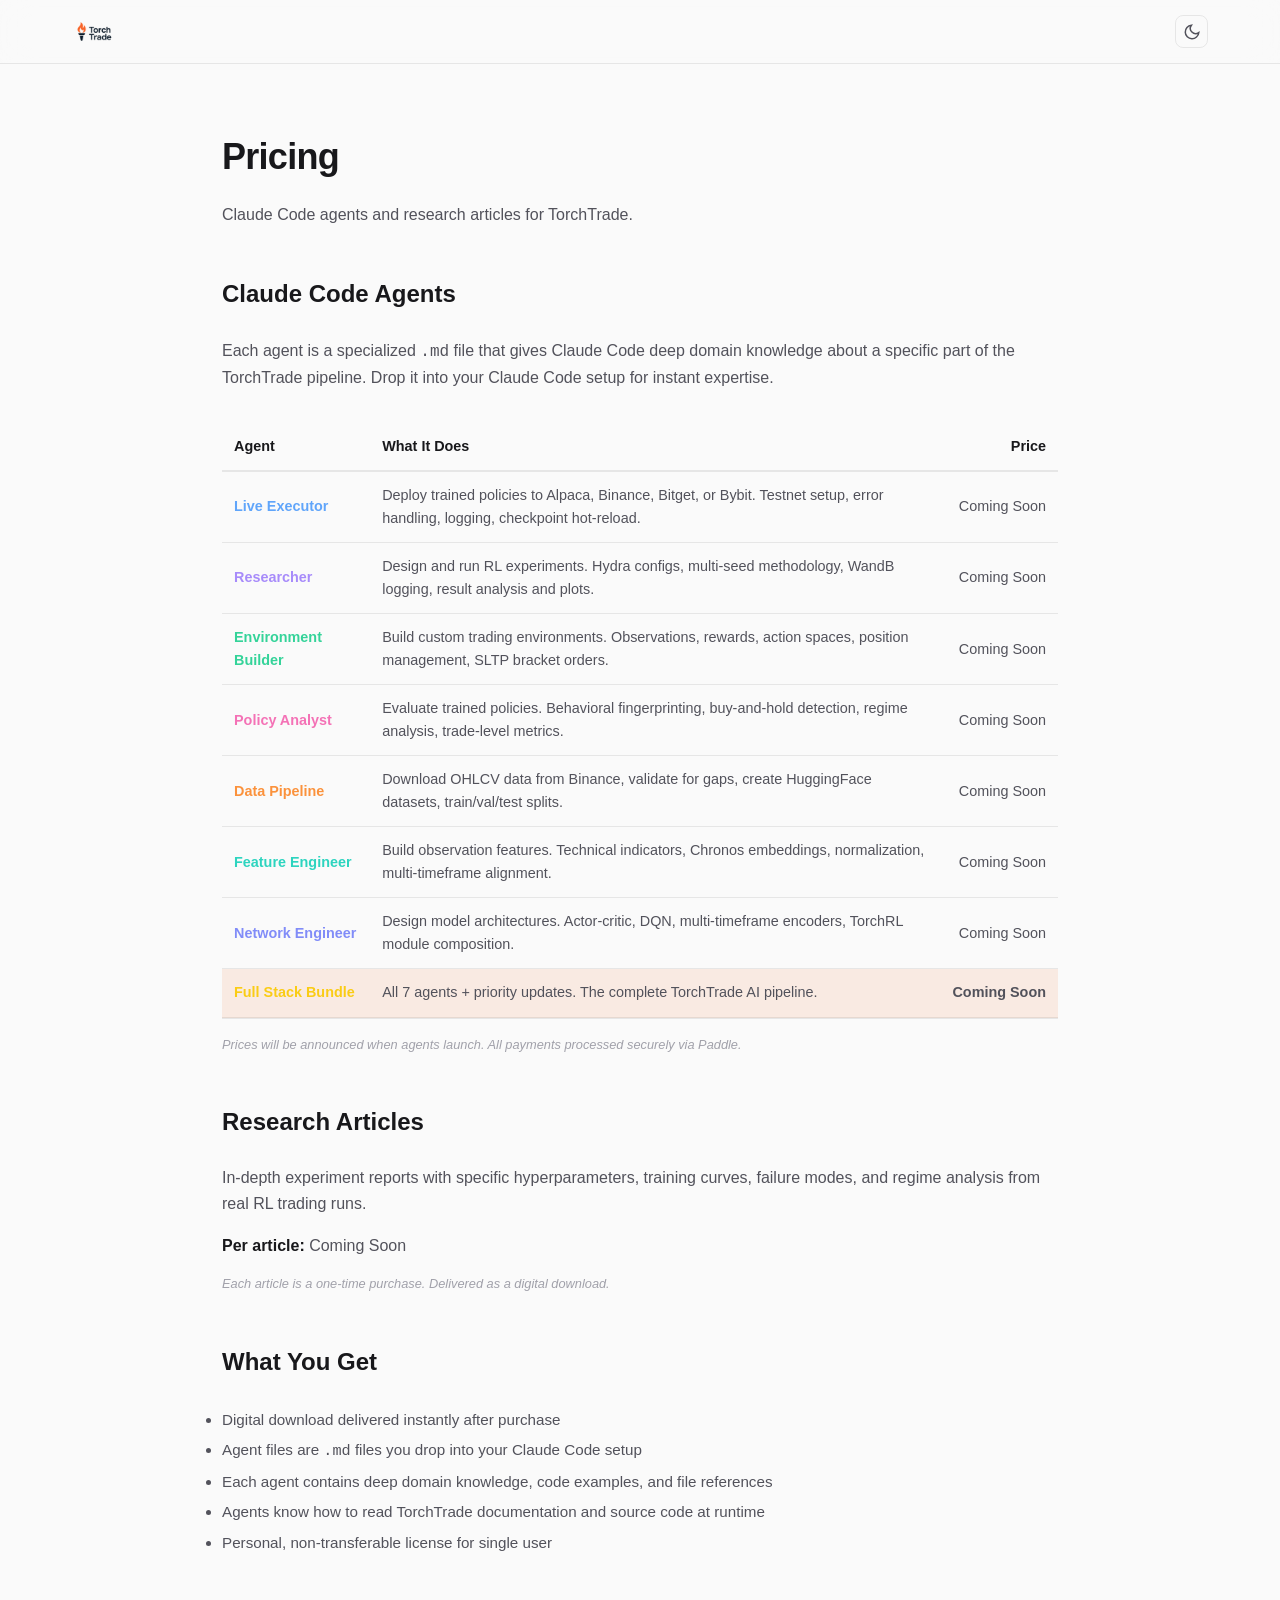
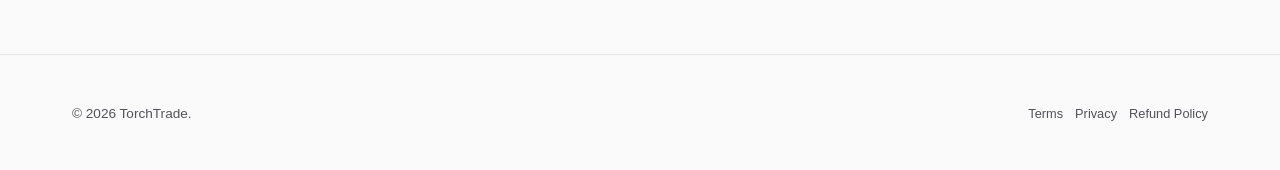
==== pricing.html @ 108b73d5 "Add pricing and refund policy pages for Paddle verification - pricing.html: agent pricing table, res" ====
<!DOCTYPE html>
<html lang="en">
<head>
  <meta charset="UTF-8">
  <meta name="viewport" content="width=device-width, initial-scale=1.0">
  <title>Pricing — TorchTrade</title>
  <link rel="stylesheet" href="css/style.css">
  <script src="js/main.js"></script>
</head>
<body>
  <nav class="nav">
    <div class="nav-inner">
      <a href="index.html" class="nav-logo">
        <img src="assets/logo-dark.png" alt="TorchTrade" class="nav-logo-img nav-logo-dark">
        <img src="assets/logo.png" alt="TorchTrade" class="nav-logo-img nav-logo-light">
      </a>
      <div class="nav-actions">
        <button class="theme-toggle" id="theme-toggle" aria-label="Toggle theme"></button>
      </div>
    </div>
  </nav>

  <section class="section" style="padding-top: 8rem;">
    <div class="container" style="max-width: 900px;">
      <h1 class="section-title">Pricing</h1>
      <p style="color: var(--text-secondary); margin-bottom: 3rem;">Claude Code agents and research articles for TorchTrade.</p>

      <h2 style="font-size: 1.5rem; margin-bottom: 1.5rem;">Claude Code Agents</h2>
      <p style="color: var(--text-secondary); margin-bottom: 2rem;">Each agent is a specialized <code>.md</code> file that gives Claude Code deep domain knowledge about a specific part of the TorchTrade pipeline. Drop it into your Claude Code setup for instant expertise.</p>

      <div style="overflow-x: auto;">
        <table style="width: 100%; border-collapse: collapse; font-size: 0.9rem;">
          <thead>
            <tr style="border-bottom: 2px solid var(--border);">
              <th style="text-align: left; padding: 0.75rem; color: var(--text-primary);">Agent</th>
              <th style="text-align: left; padding: 0.75rem; color: var(--text-primary);">What It Does</th>
              <th style="text-align: right; padding: 0.75rem; color: var(--text-primary);">Price</th>
            </tr>
          </thead>
          <tbody style="color: var(--text-secondary);">
            <tr style="border-bottom: 1px solid var(--border);">
              <td style="padding: 0.75rem; font-weight: 600; color: var(--agent-blue);">Live Executor</td>
              <td style="padding: 0.75rem;">Deploy trained policies to Alpaca, Binance, Bitget, or Bybit. Testnet setup, error handling, logging, checkpoint hot-reload.</td>
              <td style="padding: 0.75rem; text-align: right; white-space: nowrap;">Coming Soon</td>
            </tr>
            <tr style="border-bottom: 1px solid var(--border);">
              <td style="padding: 0.75rem; font-weight: 600; color: var(--agent-purple);">Researcher</td>
              <td style="padding: 0.75rem;">Design and run RL experiments. Hydra configs, multi-seed methodology, WandB logging, result analysis and plots.</td>
              <td style="padding: 0.75rem; text-align: right; white-space: nowrap;">Coming Soon</td>
            </tr>
            <tr style="border-bottom: 1px solid var(--border);">
              <td style="padding: 0.75rem; font-weight: 600; color: var(--agent-green);">Environment Builder</td>
              <td style="padding: 0.75rem;">Build custom trading environments. Observations, rewards, action spaces, position management, SLTP bracket orders.</td>
              <td style="padding: 0.75rem; text-align: right; white-space: nowrap;">Coming Soon</td>
            </tr>
            <tr style="border-bottom: 1px solid var(--border);">
              <td style="padding: 0.75rem; font-weight: 600; color: var(--agent-pink);">Policy Analyst</td>
              <td style="padding: 0.75rem;">Evaluate trained policies. Behavioral fingerprinting, buy-and-hold detection, regime analysis, trade-level metrics.</td>
              <td style="padding: 0.75rem; text-align: right; white-space: nowrap;">Coming Soon</td>
            </tr>
            <tr style="border-bottom: 1px solid var(--border);">
              <td style="padding: 0.75rem; font-weight: 600; color: var(--agent-orange);">Data Pipeline</td>
              <td style="padding: 0.75rem;">Download OHLCV data from Binance, validate for gaps, create HuggingFace datasets, train/val/test splits.</td>
              <td style="padding: 0.75rem; text-align: right; white-space: nowrap;">Coming Soon</td>
            </tr>
            <tr style="border-bottom: 1px solid var(--border);">
              <td style="padding: 0.75rem; font-weight: 600; color: var(--agent-teal);">Feature Engineer</td>
              <td style="padding: 0.75rem;">Build observation features. Technical indicators, Chronos embeddings, normalization, multi-timeframe alignment.</td>
              <td style="padding: 0.75rem; text-align: right; white-space: nowrap;">Coming Soon</td>
            </tr>
            <tr style="border-bottom: 1px solid var(--border);">
              <td style="padding: 0.75rem; font-weight: 600; color: var(--agent-indigo);">Network Engineer</td>
              <td style="padding: 0.75rem;">Design model architectures. Actor-critic, DQN, multi-timeframe encoders, TorchRL module composition.</td>
              <td style="padding: 0.75rem; text-align: right; white-space: nowrap;">Coming Soon</td>
            </tr>
            <tr style="border-bottom: 2px solid var(--border); background: var(--accent-dim);">
              <td style="padding: 0.75rem; font-weight: 700; color: var(--agent-gold);">Full Stack Bundle</td>
              <td style="padding: 0.75rem; font-weight: 500;">All 7 agents + priority updates. The complete TorchTrade AI pipeline.</td>
              <td style="padding: 0.75rem; text-align: right; white-space: nowrap; font-weight: 700;">Coming Soon</td>
            </tr>
          </tbody>
        </table>
      </div>

      <p style="color: var(--text-tertiary); font-size: 0.8rem; margin-top: 1rem; font-style: italic;">Prices will be announced when agents launch. All payments processed securely via Paddle.</p>

      <h2 style="font-size: 1.5rem; margin-top: 3rem; margin-bottom: 1.5rem;">Research Articles</h2>
      <p style="color: var(--text-secondary); margin-bottom: 1rem;">In-depth experiment reports with specific hyperparameters, training curves, failure modes, and regime analysis from real RL trading runs.</p>
      <p style="color: var(--text-secondary); margin-bottom: 1rem;"><strong style="color: var(--text-primary);">Per article:</strong> Coming Soon</p>
      <p style="color: var(--text-tertiary); font-size: 0.8rem; font-style: italic;">Each article is a one-time purchase. Delivered as a digital download.</p>

      <h2 style="font-size: 1.5rem; margin-top: 3rem; margin-bottom: 1.5rem;">What You Get</h2>
      <ul style="color: var(--text-secondary); line-height: 2; font-size: 0.95rem;">
        <li>Digital download delivered instantly after purchase</li>
        <li>Agent files are <code>.md</code> files you drop into your Claude Code setup</li>
        <li>Each agent contains deep domain knowledge, code examples, and file references</li>
        <li>Agents know how to read TorchTrade documentation and source code at runtime</li>
        <li>Personal, non-transferable license for single user</li>
      </ul>

    </div>
  </section>

  <footer class="footer">
    <div class="container">
      <div class="footer-inner">
        <div class="footer-left">&copy; 2026 TorchTrade.</div>
        <div class="footer-badges">
          <a href="terms.html" style="text-decoration: none; color: var(--text-secondary); font-size: 0.8rem;">Terms</a>
          <a href="privacy.html" style="text-decoration: none; color: var(--text-secondary); font-size: 0.8rem;">Privacy</a>
          <a href="refund.html" style="text-decoration: none; color: var(--text-secondary); font-size: 0.8rem;">Refund Policy</a>
        </div>
      </div>
    </div>
  </footer>
</body>
</html>
---- css/style.css ----
/* ============================================
   TorchTrade.io — Design System & Styles
   ============================================ */

/* --- CSS Custom Properties (Dark Mode Default) --- */
:root {
  --bg: #0a0a0f;
  --bg-surface: #12121a;
  --bg-surface-hover: #1a1a25;
  --border: rgba(255, 255, 255, 0.08);
  --border-hover: rgba(255, 255, 255, 0.15);
  --text-primary: #e4e4e7;
  --text-secondary: #71717a;
  --text-tertiary: #52525b;
  --accent: #f97316;
  --accent-dim: rgba(249, 115, 22, 0.15);
  --code-bg: #0d0d14;
  --nav-bg: rgba(10, 10, 15, 0.85);
  --shadow: 0 1px 3px rgba(0, 0, 0, 0.3);
  --shadow-lg: 0 8px 32px rgba(0, 0, 0, 0.4);
  --radius: 12px;
  --radius-sm: 8px;

  /* Agent Colors */
  --agent-blue: #60a5fa;
  --agent-purple: #a78bfa;
  --agent-green: #34d399;
  --agent-pink: #f472b6;
  --agent-orange: #fb923c;
  --agent-teal: #2dd4bf;
  --agent-indigo: #818cf8;
  --agent-gold: #facc15;
}

/* --- Light Mode --- */
[data-theme="light"] {
  --bg: #fafafa;
  --bg-surface: #ffffff;
  --bg-surface-hover: #f4f4f5;
  --border: rgba(0, 0, 0, 0.08);
  --border-hover: rgba(0, 0, 0, 0.15);
  --text-primary: #18181b;
  --text-secondary: #52525b;
  --text-tertiary: #a1a1aa;
  --accent: #ea580c;
  --accent-dim: rgba(234, 88, 12, 0.1);
  --code-bg: #f4f4f5;
  --nav-bg: rgba(250, 250, 250, 0.85);
  --shadow: 0 1px 3px rgba(0, 0, 0, 0.08);
  --shadow-lg: 0 8px 32px rgba(0, 0, 0, 0.1);
}

/* --- Reset & Base --- */
*, *::before, *::after {
  margin: 0;
  padding: 0;
  box-sizing: border-box;
}

html {
  scroll-behavior: smooth;
  scroll-padding-top: 80px;
}

body {
  font-family: 'Inter', -apple-system, BlinkMacSystemFont, 'Segoe UI', sans-serif;
  font-size: 16px;
  line-height: 1.6;
  color: var(--text-primary);
  background: var(--bg);
  -webkit-font-smoothing: antialiased;
}

a {
  color: var(--accent);
  text-decoration: none;
}

a:hover {
  text-decoration: underline;
}

code, pre {
  font-family: 'JetBrains Mono', 'Fira Code', 'Cascadia Code', monospace;
}

/* --- Container --- */
.container {
  max-width: 1200px;
  margin: 0 auto;
  padding: 0 2rem;
}

/* --- Section --- */
.section {
  padding: 6rem 0;
}

.section-label {
  font-size: 0.75rem;
  font-weight: 600;
  letter-spacing: 0.1em;
  text-transform: uppercase;
  color: var(--accent);
  margin-bottom: 0.75rem;
}

.section-title {
  font-size: 2.25rem;
  font-weight: 700;
  margin-bottom: 1rem;
  letter-spacing: -0.02em;
}

.section-subtitle {
  font-size: 1.1rem;
  color: var(--text-secondary);
  max-width: 600px;
}

/* --- Navigation --- */
.nav {
  position: fixed;
  top: 0;
  left: 0;
  right: 0;
  z-index: 100;
  background: var(--nav-bg);
  backdrop-filter: blur(16px);
  -webkit-backdrop-filter: blur(16px);
  border-bottom: 1px solid var(--border);
  height: 64px;
}

.nav-inner {
  max-width: 1200px;
  margin: 0 auto;
  padding: 0 2rem;
  height: 100%;
  display: flex;
  align-items: center;
  justify-content: space-between;
}

.nav-logo {
  font-size: 1.25rem;
  font-weight: 700;
  color: var(--text-primary);
  display: flex;
  align-items: center;
  gap: 0.5rem;
}

.nav-logo:hover {
  text-decoration: none;
}

.nav-logo-img {
  height: 48px;
  width: auto;
}

.nav-logo-dark { display: block; }
.nav-logo-light { display: none; }

[data-theme="light"] .nav-logo-dark { display: none; }
[data-theme="light"] .nav-logo-light { display: block; }

.nav-links {
  display: flex;
  align-items: center;
  gap: 2rem;
  list-style: none;
}

.nav-links a {
  font-size: 0.875rem;
  color: var(--text-secondary);
  transition: color 0.2s;
}

.nav-links a:hover {
  color: var(--text-primary);
  text-decoration: none;
}

.nav-actions {
  display: flex;
  align-items: center;
  gap: 1rem;
}

.theme-toggle {
  background: none;
  border: 1px solid var(--border);
  border-radius: var(--radius-sm);
  padding: 0.4rem;
  cursor: pointer;
  color: var(--text-secondary);
  display: flex;
  align-items: center;
  justify-content: center;
  transition: all 0.2s;
}

.theme-toggle:hover {
  border-color: var(--border-hover);
  color: var(--text-primary);
}

.github-nav {
  display: flex;
  align-items: center;
  gap: 0.5rem;
  color: var(--text-secondary);
  transition: color 0.2s;
  border: 1px solid var(--border);
  border-radius: 100px;
  padding: 0.3rem 0.75rem;
}

.github-nav:hover {
  color: var(--text-primary);
  border-color: var(--border-hover);
  text-decoration: none;
}

.github-nav-stats {
  display: flex;
  gap: 0.6rem;
  font-size: 0.8rem;
}

.github-nav-stat {
  display: inline-flex;
  align-items: center;
  gap: 0.2rem;
}

.github-nav-stat svg {
  opacity: 0.6;
}

/* Mobile nav */
.nav-mobile-toggle {
  display: none;
  background: none;
  border: none;
  color: var(--text-primary);
  cursor: pointer;
  padding: 0.5rem;
}

/* --- Hero --- */
.hero {
  padding: 10rem 0 6rem;
  text-align: center;
  position: relative;
  overflow: hidden;
}

.hero::before {
  content: '';
  position: absolute;
  top: 0;
  left: 50%;
  transform: translateX(-50%);
  width: 800px;
  height: 800px;
  background: radial-gradient(circle, rgba(249, 115, 22, 0.08) 0%, transparent 70%);
  pointer-events: none;
}

.hero-logo {
  height: 280px;
  width: auto;
  margin-bottom: 2rem;
  margin-left: auto;
  margin-right: auto;
}

/* Dark mode: show dark variant, hide light */
.hero-logo-dark { display: block; }
.hero-logo-light { display: none; }

[data-theme="light"] .hero-logo-dark { display: none; }
[data-theme="light"] .hero-logo-light { display: block; }

.hero-badge {
  display: inline-flex;
  align-items: center;
  gap: 0.5rem;
  padding: 0.35rem 1rem;
  border: 1px solid var(--border);
  border-radius: 100px;
  font-size: 0.8rem;
  color: var(--text-secondary);
  margin-bottom: 2rem;
  background: var(--bg-surface);
}

.hero-badge .dot {
  width: 6px;
  height: 6px;
  border-radius: 50%;
  background: #34d399;
  animation: pulse 2s infinite;
}

@keyframes pulse {
  0%, 100% { opacity: 1; }
  50% { opacity: 0.4; }
}

.hero h1 {
  font-size: 4rem;
  font-weight: 800;
  letter-spacing: -0.03em;
  line-height: 1.1;
  margin-bottom: 1.5rem;
  max-width: 800px;
  margin-left: auto;
  margin-right: auto;
}

.hero h1 .gradient {
  background: linear-gradient(135deg, #f97316 0%, #ef4444 50%, #facc15 100%);
  -webkit-background-clip: text;
  -webkit-text-fill-color: transparent;
  background-clip: text;
}

.hero-subtitle {
  font-size: 1.25rem;
  color: var(--text-secondary);
  max-width: 600px;
  margin: 0 auto 2.5rem;
  line-height: 1.6;
}

.hero-ctas {
  display: flex;
  justify-content: center;
  gap: 1rem;
  flex-wrap: wrap;
}

/* --- Buttons --- */
.btn {
  display: inline-flex;
  align-items: center;
  gap: 0.5rem;
  padding: 0.75rem 1.5rem;
  border-radius: var(--radius-sm);
  font-size: 0.9rem;
  font-weight: 500;
  cursor: pointer;
  transition: all 0.2s;
  border: none;
  text-decoration: none;
}

.btn:hover {
  text-decoration: none;
}

.btn-primary {
  background: var(--accent);
  color: #fff;
}

.btn-primary:hover {
  background: #ea580c;
  transform: translateY(-1px);
  box-shadow: 0 4px 12px rgba(249, 115, 22, 0.3);
}

.btn-secondary {
  background: var(--bg-surface);
  color: var(--text-primary);
  border: 1px solid var(--border);
}

.btn-secondary:hover {
  border-color: var(--border-hover);
  background: var(--bg-surface-hover);
}

.btn-buy {
  background: var(--accent);
  color: #fff;
  width: 100%;
  justify-content: center;
  padding: 0.6rem 1rem;
  font-size: 0.85rem;
}

.btn-buy:hover {
  background: #ea580c;
}

/* --- Features Grid --- */
.features-grid {
  display: grid;
  grid-template-columns: repeat(3, 1fr);
  gap: 1.5rem;
  margin-top: 3rem;
}

.feature-card {
  padding: 1.5rem;
  border: 1px solid var(--border);
  border-radius: var(--radius);
  background: var(--bg-surface);
  transition: all 0.2s;
}

.feature-card:hover {
  border-color: var(--border-hover);
  transform: translateY(-2px);
  box-shadow: var(--shadow-lg);
}

.feature-icon {
  font-size: 1.5rem;
  margin-bottom: 1rem;
}

.feature-card h3 {
  font-size: 1rem;
  font-weight: 600;
  margin-bottom: 0.5rem;
}

.feature-card p {
  font-size: 0.875rem;
  color: var(--text-secondary);
  line-height: 1.5;
}

/* --- How It Works --- */
.steps {
  display: grid;
  grid-template-columns: repeat(3, 1fr);
  gap: 2rem;
  margin-top: 3rem;
}

.step {
  position: relative;
}

.step-number {
  display: inline-flex;
  align-items: center;
  justify-content: center;
  width: 32px;
  height: 32px;
  border-radius: 50%;
  background: var(--accent-dim);
  color: var(--accent);
  font-size: 0.85rem;
  font-weight: 700;
  margin-bottom: 1rem;
}

.step h3 {
  font-size: 1.1rem;
  font-weight: 600;
  margin-bottom: 0.5rem;
}

.step p {
  font-size: 0.875rem;
  color: var(--text-secondary);
  margin-bottom: 1rem;
}

.step-connector {
  display: none;
}

/* --- Code Block --- */
.code-block {
  background: var(--code-bg);
  border: 1px solid var(--border);
  border-radius: var(--radius-sm);
  padding: 1.25rem;
  overflow-x: auto;
  font-size: 0.8rem;
  line-height: 1.7;
}

.code-block code {
  white-space: pre;
  display: block;
}

.code-block .comment { color: var(--text-tertiary); }
.code-block .keyword { color: #c084fc; }
.code-block .string { color: #34d399; }
.code-block .function { color: #f97316; }
.code-block .number { color: #fb923c; }

/* --- Agents Marketplace --- */
.agents-intro {
  font-size: 1rem;
  color: var(--text-secondary);
  max-width: 700px;
  margin-bottom: 0.75rem;
  line-height: 1.6;
}

/* --- Agent Network Visualization --- */
.agent-network {
  margin: 3rem 0;
  overflow-x: auto;
}

.agent-network-svg {
  width: 100%;
  max-width: 900px;
  margin: 0 auto;
  display: block;
  height: auto;
}

.net-line {
  fill: none;
  stroke: rgba(255, 255, 255, 0.12);
  stroke-width: 1.5;
}

[data-theme="light"] .net-line {
  stroke: rgba(0, 0, 0, 0.12);
}

.node-bg {
  fill: var(--bg-surface);
  stroke-width: 1.5;
}

.node-orange { stroke: var(--agent-orange); }
.node-purple { stroke: var(--agent-purple); }
.node-teal { stroke: var(--agent-teal); }
.node-green { stroke: var(--agent-green); }
.node-pink { stroke: var(--agent-pink); }
.node-blue { stroke: var(--agent-blue); }
.node-indigo { stroke: var(--agent-indigo); }
.node-accent { stroke: var(--accent); fill: var(--accent-dim); }

.node-label {
  fill: var(--text-primary);
  font-size: 11px;
  font-weight: 500;
  text-anchor: middle;
  font-family: 'Inter', -apple-system, sans-serif;
}

.node-label-bold {
  font-weight: 700;
}

.energy-dot {
  opacity: 0.9;
}

.dot-orange { fill: var(--agent-orange); }
.dot-purple { fill: var(--agent-purple); }
.dot-teal { fill: var(--agent-teal); }
.dot-green { fill: var(--agent-green); }
.dot-pink { fill: var(--agent-pink); }
.dot-blue { fill: var(--agent-blue); }
.dot-indigo { fill: var(--agent-indigo); }

.agents-disclaimer {
  font-size: 0.8rem;
  color: var(--text-tertiary);
  max-width: 700px;
  margin-bottom: 3rem;
  font-style: italic;
}

.agents-grid {
  display: grid;
  grid-template-columns: repeat(auto-fill, minmax(300px, 1fr));
  gap: 1.5rem;
}

.agent-card {
  border: 1px solid var(--border);
  border-radius: var(--radius);
  padding: 1.5rem;
  background-color: var(--bg-surface);
  transition: border-color 0.3s, transform 0.3s, box-shadow 0.3s;
  display: flex;
  flex-direction: column;
  -webkit-appearance: none;
}

.agent-card:hover {
  border-color: var(--border-hover);
  transform: translateY(-2px);
  box-shadow: var(--shadow-lg);
}

.agent-card.bundle {
  border-color: rgba(250, 204, 21, 0.25);
  background: linear-gradient(135deg, var(--bg-surface) 0%, rgba(250, 204, 21, 0.03) 100%);
}

.agent-icon {
  font-size: 2rem;
  margin-bottom: 0.75rem;
}

.agent-card h3 {
  font-size: 1.1rem;
  font-weight: 600;
  margin-bottom: 0.25rem;
}

.agent-filename {
  font-size: 0.75rem;
  color: var(--text-tertiary);
  font-family: 'JetBrains Mono', monospace;
  margin-bottom: 0.75rem;
}

.agent-card > p {
  font-size: 0.875rem;
  color: var(--text-secondary);
  line-height: 1.5;
  flex: 1;
}

.agent-tags {
  display: flex;
  flex-wrap: wrap;
  gap: 0.35rem;
  margin-top: 1rem;
  padding-top: 1rem;
  border-top: 1px solid var(--border);
}

.agent-tag {
  font-size: 0.7rem;
  padding: 2px 8px;
  border-radius: 4px;
  font-weight: 500;
}

.agent-card .btn-buy {
  margin-top: 1rem;
}

/* Agent color variants */
.agent-card[data-color="blue"] h3 { color: var(--agent-blue); }
.agent-card[data-color="blue"] .agent-tag { background: rgba(96, 165, 250, 0.12); color: var(--agent-blue); }

.agent-card[data-color="purple"] h3 { color: var(--agent-purple); }
.agent-card[data-color="purple"] .agent-tag { background: rgba(167, 139, 250, 0.12); color: var(--agent-purple); }

.agent-card[data-color="green"] h3 { color: var(--agent-green); }
.agent-card[data-color="green"] .agent-tag { background: rgba(52, 211, 153, 0.12); color: var(--agent-green); }

.agent-card[data-color="pink"] h3 { color: var(--agent-pink); }
.agent-card[data-color="pink"] .agent-tag { background: rgba(244, 114, 182, 0.12); color: var(--agent-pink); }

.agent-card[data-color="orange"] h3 { color: var(--agent-orange); }
.agent-card[data-color="orange"] .agent-tag { background: rgba(251, 146, 60, 0.12); color: var(--agent-orange); }

.agent-card[data-color="teal"] h3 { color: var(--agent-teal); }
.agent-card[data-color="teal"] .agent-tag { background: rgba(45, 212, 191, 0.12); color: var(--agent-teal); }

.agent-card[data-color="indigo"] h3 { color: var(--agent-indigo); }
.agent-card[data-color="indigo"] .agent-tag { background: rgba(129, 140, 248, 0.12); color: var(--agent-indigo); }

.agent-card[data-color="gold"] h3 { color: var(--agent-gold); }
.agent-card[data-color="gold"] .agent-tag { background: rgba(250, 204, 21, 0.12); color: var(--agent-gold); }

/* --- Research --- */
.research-grid {
  display: grid;
  grid-template-columns: repeat(auto-fill, minmax(260px, 1fr));
  gap: 1.5rem;
  margin-top: 3rem;
}

.research-card {
  border: 1px solid var(--border);
  border-radius: var(--radius);
  background: var(--bg);
  overflow: hidden;
  transition: all 0.3s;
}

.research-card:hover {
  border-color: var(--border-hover);
  transform: translateY(-2px);
  box-shadow: var(--shadow-lg);
}

.research-preview {
  position: relative;
  height: 160px;
  overflow: hidden;
}

.research-preview-blur {
  width: 100%;
  height: 100%;
  background: linear-gradient(135deg,
    rgba(249, 115, 22, 0.15) 0%,
    rgba(239, 68, 68, 0.1) 30%,
    rgba(168, 85, 247, 0.1) 60%,
    rgba(59, 130, 246, 0.1) 100%
  );
  filter: blur(0);
  position: relative;
}

/* Fake chart lines for the blurry preview */
.research-preview-blur::before {
  content: '';
  position: absolute;
  top: 20%;
  left: 5%;
  right: 5%;
  height: 60%;
  background:
    repeating-linear-gradient(0deg, transparent, transparent 18px, rgba(255,255,255,0.03) 18px, rgba(255,255,255,0.03) 19px),
    repeating-linear-gradient(90deg, transparent, transparent 30px, rgba(255,255,255,0.03) 30px, rgba(255,255,255,0.03) 31px);
}

.research-preview-blur::after {
  content: '';
  position: absolute;
  top: 25%;
  left: 8%;
  right: 8%;
  height: 50%;
  background: linear-gradient(
    90deg,
    transparent 0%,
    rgba(249, 115, 22, 0.3) 10%,
    rgba(249, 115, 22, 0.15) 20%,
    rgba(239, 68, 68, 0.3) 35%,
    rgba(52, 211, 153, 0.2) 50%,
    rgba(52, 211, 153, 0.35) 65%,
    rgba(249, 115, 22, 0.2) 80%,
    rgba(239, 68, 68, 0.25) 95%,
    transparent 100%
  );
  clip-path: polygon(
    0% 60%, 5% 55%, 10% 50%, 15% 65%, 20% 45%, 25% 40%, 30% 55%,
    35% 35%, 40% 30%, 45% 45%, 50% 35%, 55% 25%, 60% 40%, 65% 30%,
    70% 20%, 75% 35%, 80% 25%, 85% 40%, 90% 30%, 95% 45%, 100% 35%,
    100% 100%, 0% 100%
  );
  filter: blur(8px);
}

.research-lock {
  position: absolute;
  top: 50%;
  left: 50%;
  transform: translate(-50%, -50%);
  width: 48px;
  height: 48px;
  background: rgba(0, 0, 0, 0.5);
  backdrop-filter: blur(4px);
  border-radius: 50%;
  display: flex;
  align-items: center;
  justify-content: center;
  color: var(--text-secondary);
}

.research-body {
  padding: 1.25rem;
}

.research-category {
  font-size: 0.7rem;
  font-weight: 600;
  text-transform: uppercase;
  letter-spacing: 0.08em;
  color: var(--accent);
  margin-bottom: 0.5rem;
}

.research-card h3 {
  font-size: 1rem;
  font-weight: 600;
  margin-bottom: 0.5rem;
  line-height: 1.3;
}

.research-card p {
  font-size: 0.8rem;
  color: var(--text-secondary);
  line-height: 1.5;
  margin-bottom: 1rem;
}

.research-footer {
  display: flex;
  align-items: center;
  gap: 0.75rem;
}

.research-price {
  font-size: 1.1rem;
  font-weight: 700;
  color: var(--text-primary);
}

.research-footer .btn-buy {
  flex: 1;
}

/* --- Datasets --- */
.datasets-grid {
  display: grid;
  grid-template-columns: repeat(4, 1fr);
  gap: 1rem;
  margin-top: 3rem;
}

.dataset-card {
  border: 1px solid var(--border);
  border-radius: var(--radius-sm);
  padding: 1.25rem;
  background: var(--bg-surface);
  text-align: center;
  transition: all 0.2s;
}

.dataset-card:hover {
  border-color: var(--border-hover);
  transform: translateY(-2px);
}

.dataset-pair {
  font-size: 1.1rem;
  font-weight: 700;
  margin-bottom: 0.6rem;
  letter-spacing: -0.01em;
}

.dataset-tags {
  display: flex;
  justify-content: center;
  gap: 0.35rem;
  margin-bottom: 0.6rem;
}

.dataset-tag {
  font-size: 0.65rem;
  font-weight: 600;
  padding: 2px 8px;
  border-radius: 4px;
  text-transform: uppercase;
  letter-spacing: 0.05em;
}

.dataset-tag.spot {
  background: rgba(52, 211, 153, 0.12);
  color: #34d399;
}

.dataset-tag.perp {
  background: rgba(249, 115, 22, 0.12);
  color: #f97316;
}

.dataset-tag.basis {
  background: rgba(167, 139, 250, 0.12);
  color: #a78bfa;
}

.dataset-meta {
  font-size: 0.75rem;
  color: var(--text-tertiary);
}

.dataset-more {
  display: flex;
  flex-direction: column;
  align-items: center;
  justify-content: center;
}

.dataset-more-link {
  display: inline-flex;
  align-items: center;
  gap: 0.3rem;
  font-size: 1.1rem;
  font-weight: 700;
  color: var(--accent);
  margin-bottom: 0.4rem;
}

.dataset-more-link:hover {
  text-decoration: none;
  opacity: 0.8;
}

@media (max-width: 768px) {
  .datasets-grid {
    grid-template-columns: repeat(2, 1fr);
  }
}

/* --- Brokers --- */
.brokers-grid {
  display: grid;
  grid-template-columns: repeat(4, 1fr);
  gap: 1.5rem;
  margin-top: 3rem;
}

.broker-card {
  border: 1px solid var(--border);
  border-radius: var(--radius);
  padding: 1.5rem;
  background: var(--bg-surface);
  text-align: center;
  transition: all 0.2s;
}

.broker-card:hover {
  border-color: var(--border-hover);
  transform: translateY(-2px);
}

.broker-logo {
  font-size: 2.5rem;
  margin-bottom: 1rem;
}

.broker-card h3 {
  font-size: 1rem;
  font-weight: 600;
  margin-bottom: 0.5rem;
}

.broker-card .broker-type {
  font-size: 0.8rem;
  color: var(--accent);
  margin-bottom: 0.75rem;
}

.broker-specs {
  list-style: none;
  font-size: 0.8rem;
  color: var(--text-secondary);
}

.broker-specs li {
  padding: 0.2rem 0;
}

/* --- Ecosystem --- */
.ecosystem-visual {
  margin-top: 3rem;
  display: flex;
  flex-direction: column;
  gap: 1rem;
}

.eco-row {
  display: flex;
  justify-content: center;
  gap: 1rem;
  flex-wrap: wrap;
}

.eco-node {
  padding: 0.75rem 1.5rem;
  border: 1px solid var(--border);
  border-radius: var(--radius-sm);
  background: var(--bg-surface);
  font-size: 0.85rem;
  font-weight: 500;
  text-align: center;
  min-width: 160px;
}

.eco-node.core {
  border-color: var(--accent);
  background: var(--accent-dim);
  color: var(--accent);
  font-weight: 700;
}

.eco-node .eco-desc {
  font-size: 0.7rem;
  color: var(--text-tertiary);
  margin-top: 0.25rem;
  font-weight: 400;
}

.eco-arrow {
  text-align: center;
  color: var(--text-tertiary);
  font-size: 1.2rem;
}

/* --- Quick Start --- */
.quickstart-block {
  max-width: 700px;
  margin-top: 3rem;
}

/* --- Footer --- */
.footer {
  border-top: 1px solid var(--border);
  padding: 3rem 0;
}

.footer-inner {
  display: flex;
  justify-content: space-between;
  align-items: center;
  flex-wrap: wrap;
  gap: 1rem;
}

.footer-left {
  font-size: 0.85rem;
  color: var(--text-secondary);
}

.footer-badges {
  display: flex;
  gap: 0.75rem;
  align-items: center;
}

.badge {
  font-size: 0.7rem;
  padding: 4px 10px;
  border: 1px solid var(--border);
  border-radius: 4px;
  color: var(--text-secondary);
  font-weight: 500;
}

/* --- Modal --- */
.modal-overlay {
  display: none;
  position: fixed;
  top: 0;
  left: 0;
  right: 0;
  bottom: 0;
  background: rgba(0, 0, 0, 0.6);
  backdrop-filter: blur(4px);
  z-index: 200;
  align-items: center;
  justify-content: center;
}

.modal-overlay.active {
  display: flex;
}

.modal {
  background: var(--bg-surface);
  border: 1px solid var(--border);
  border-radius: var(--radius);
  padding: 2rem;
  max-width: 440px;
  width: 90%;
  position: relative;
  box-shadow: var(--shadow-lg);
}

.modal h3 {
  font-size: 1.25rem;
  font-weight: 700;
  margin-bottom: 0.75rem;
}

.modal p {
  font-size: 0.9rem;
  color: var(--text-secondary);
  line-height: 1.6;
}

.modal-close {
  position: absolute;
  top: 1rem;
  right: 1rem;
  background: none;
  border: none;
  color: var(--text-tertiary);
  font-size: 1.5rem;
  cursor: pointer;
  line-height: 1;
}

.modal-close:hover {
  color: var(--text-primary);
}

/* --- Responsive --- */
@media (max-width: 1024px) {
  .features-grid {
    grid-template-columns: repeat(2, 1fr);
  }
  .brokers-grid {
    grid-template-columns: repeat(2, 1fr);
  }
}

@media (max-width: 768px) {
  .nav-links {
    display: none;
  }
  .nav-mobile-toggle {
    display: block;
  }
  .nav-links.open {
    display: flex;
    flex-direction: column;
    position: absolute;
    top: 64px;
    left: 0;
    right: 0;
    background: var(--nav-bg);
    backdrop-filter: blur(16px);
    padding: 1rem 2rem;
    border-bottom: 1px solid var(--border);
    gap: 1rem;
  }
  .hero h1 {
    font-size: 2.5rem;
  }
  .hero-subtitle {
    font-size: 1.05rem;
  }
  .section {
    padding: 4rem 0;
  }
  .section-title {
    font-size: 1.75rem;
  }
  .features-grid,
  .steps,
  .brokers-grid {
    grid-template-columns: 1fr;
  }
  .agents-grid {
    grid-template-columns: 1fr;
  }
  /* Disable hover effects on touch devices */
  .agent-card:hover,
  .feature-card:hover,
  .research-card:hover,
  .broker-card:hover,
  .dataset-card:hover {
    transform: none;
    box-shadow: none;
  }
}
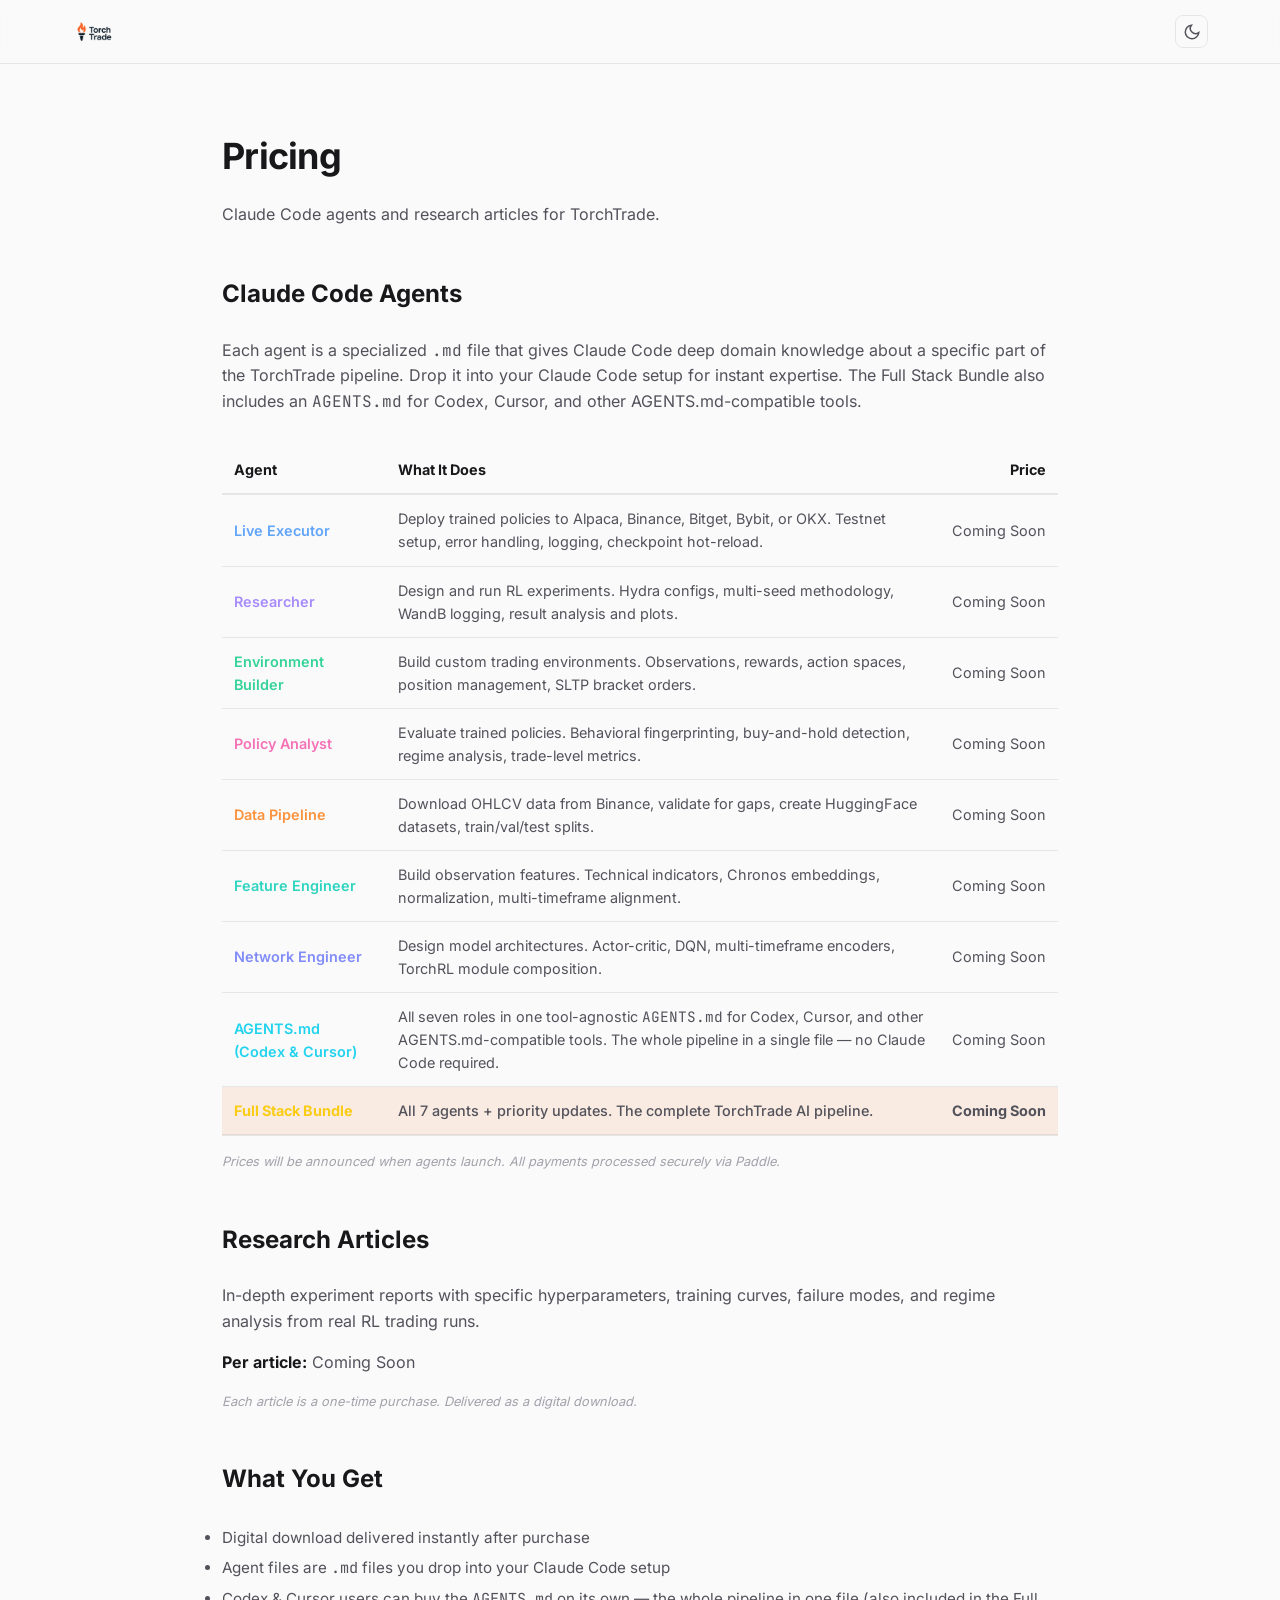
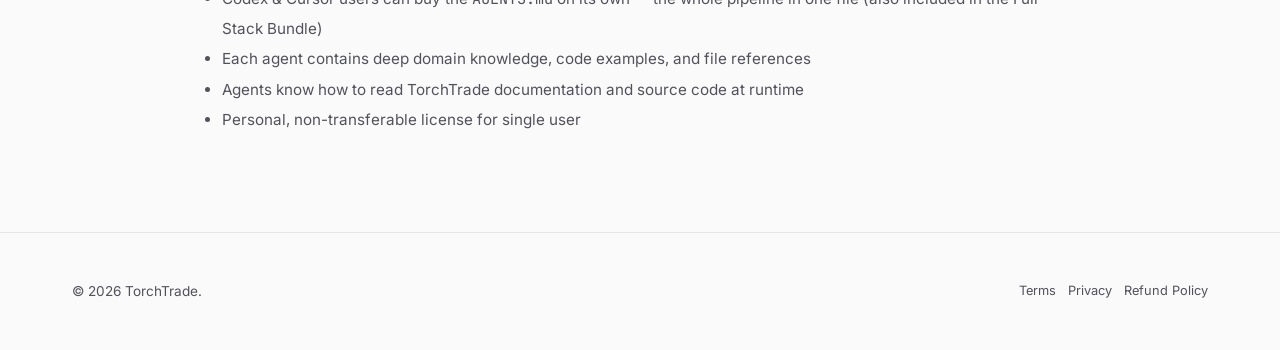
==== commit 63743666: "Refresh site: cross-tool agents, self-hosted fonts, cleaner icon system Content / product: - Add a s" ====
--- a/pricing.html
+++ b/pricing.html
@@ -4,6 +4,8 @@
   <meta charset="UTF-8">
   <meta name="viewport" content="width=device-width, initial-scale=1.0">
   <title>Pricing — TorchTrade</title>
+  <link rel="icon" type="image/png" sizes="32x32" href="assets/favicon-32.png">
+  <link rel="apple-touch-icon" href="assets/apple-touch-icon.png">
   <link rel="stylesheet" href="css/style.css">
   <script src="js/main.js"></script>
 </head>
@@ -26,7 +28,7 @@
       <p style="color: var(--text-secondary); margin-bottom: 3rem;">Claude Code agents and research articles for TorchTrade.</p>
 
       <h2 style="font-size: 1.5rem; margin-bottom: 1.5rem;">Claude Code Agents</h2>
-      <p style="color: var(--text-secondary); margin-bottom: 2rem;">Each agent is a specialized <code>.md</code> file that gives Claude Code deep domain knowledge about a specific part of the TorchTrade pipeline. Drop it into your Claude Code setup for instant expertise.</p>
+      <p style="color: var(--text-secondary); margin-bottom: 2rem;">Each agent is a specialized <code>.md</code> file that gives Claude Code deep domain knowledge about a specific part of the TorchTrade pipeline. Drop it into your Claude Code setup for instant expertise. The Full Stack Bundle also includes an <code>AGENTS.md</code> for Codex, Cursor, and other AGENTS.md-compatible tools.</p>
 
       <div style="overflow-x: auto;">
         <table style="width: 100%; border-collapse: collapse; font-size: 0.9rem;">
@@ -40,7 +42,7 @@
           <tbody style="color: var(--text-secondary);">
             <tr style="border-bottom: 1px solid var(--border);">
               <td style="padding: 0.75rem; font-weight: 600; color: var(--agent-blue);">Live Executor</td>
-              <td style="padding: 0.75rem;">Deploy trained policies to Alpaca, Binance, Bitget, or Bybit. Testnet setup, error handling, logging, checkpoint hot-reload.</td>
+              <td style="padding: 0.75rem;">Deploy trained policies to Alpaca, Binance, Bitget, Bybit, or OKX. Testnet setup, error handling, logging, checkpoint hot-reload.</td>
               <td style="padding: 0.75rem; text-align: right; white-space: nowrap;">Coming Soon</td>
             </tr>
             <tr style="border-bottom: 1px solid var(--border);">
@@ -73,6 +75,11 @@
               <td style="padding: 0.75rem;">Design model architectures. Actor-critic, DQN, multi-timeframe encoders, TorchRL module composition.</td>
               <td style="padding: 0.75rem; text-align: right; white-space: nowrap;">Coming Soon</td>
             </tr>
+            <tr style="border-bottom: 1px solid var(--border);">
+              <td style="padding: 0.75rem; font-weight: 600; color: var(--agent-cyan);">AGENTS.md (Codex &amp; Cursor)</td>
+              <td style="padding: 0.75rem;">All seven roles in one tool-agnostic <code>AGENTS.md</code> for Codex, Cursor, and other AGENTS.md-compatible tools. The whole pipeline in a single file — no Claude Code required.</td>
+              <td style="padding: 0.75rem; text-align: right; white-space: nowrap;">Coming Soon</td>
+            </tr>
             <tr style="border-bottom: 2px solid var(--border); background: var(--accent-dim);">
               <td style="padding: 0.75rem; font-weight: 700; color: var(--agent-gold);">Full Stack Bundle</td>
               <td style="padding: 0.75rem; font-weight: 500;">All 7 agents + priority updates. The complete TorchTrade AI pipeline.</td>
@@ -93,6 +100,7 @@
       <ul style="color: var(--text-secondary); line-height: 2; font-size: 0.95rem;">
         <li>Digital download delivered instantly after purchase</li>
         <li>Agent files are <code>.md</code> files you drop into your Claude Code setup</li>
+        <li>Codex &amp; Cursor users can buy the <code>AGENTS.md</code> on its own — the whole pipeline in one file (also included in the Full Stack Bundle)</li>
         <li>Each agent contains deep domain knowledge, code examples, and file references</li>
         <li>Agents know how to read TorchTrade documentation and source code at runtime</li>
         <li>Personal, non-transferable license for single user</li>
--- a/css/style.css
+++ b/css/style.css
@@ -1,6 +1,22 @@
 /* ============================================
    TorchTrade.io — Design System & Styles
    ============================================ */
+
+/* --- Self-hosted fonts (variable, latin) --- */
+@font-face {
+  font-family: 'Inter';
+  font-style: normal;
+  font-weight: 100 900;
+  font-display: swap;
+  src: url('../assets/fonts/inter-var.woff2') format('woff2');
+}
+@font-face {
+  font-family: 'JetBrains Mono';
+  font-style: normal;
+  font-weight: 100 800;
+  font-display: swap;
+  src: url('../assets/fonts/jetbrains-mono-var.woff2') format('woff2');
+}
 
 /* --- CSS Custom Properties (Dark Mode Default) --- */
 :root {
@@ -30,6 +46,7 @@
   --agent-teal: #2dd4bf;
   --agent-indigo: #818cf8;
   --agent-gold: #facc15;
+  --agent-cyan: #22d3ee;
 }
 
 /* --- Light Mode --- */
@@ -408,7 +425,7 @@
 }
 
 .feature-card {
-  padding: 1.5rem;
+  padding: 1.75rem;
   border: 1px solid var(--border);
   border-radius: var(--radius);
   background: var(--bg-surface);
@@ -422,20 +439,29 @@
 }
 
 .feature-icon {
-  font-size: 1.5rem;
-  margin-bottom: 1rem;
-}
+  display: inline-flex;
+  align-items: center;
+  justify-content: center;
+  width: 40px;
+  height: 40px;
+  border-radius: 10px;
+  background: var(--accent-dim);
+  color: var(--accent);
+  margin-bottom: 1.25rem;
+}
+.feature-icon svg { width: 22px; height: 22px; }
 
 .feature-card h3 {
-  font-size: 1rem;
+  font-size: 1.02rem;
   font-weight: 600;
+  letter-spacing: -0.01em;
   margin-bottom: 0.5rem;
 }
 
 .feature-card p {
-  font-size: 0.875rem;
-  color: var(--text-secondary);
-  line-height: 1.5;
+  font-size: 0.9rem;
+  color: var(--text-secondary);
+  line-height: 1.6;
 }
 
 /* --- How It Works --- */
@@ -609,10 +635,32 @@
   background: linear-gradient(135deg, var(--bg-surface) 0%, rgba(250, 204, 21, 0.03) 100%);
 }
 
+.agent-card.crosstool {
+  border-color: rgba(34, 211, 238, 0.25);
+  background: linear-gradient(135deg, var(--bg-surface) 0%, rgba(34, 211, 238, 0.03) 100%);
+}
+
 .agent-icon {
-  font-size: 2rem;
-  margin-bottom: 0.75rem;
-}
+  display: inline-flex;
+  align-items: center;
+  justify-content: center;
+  width: 40px;
+  height: 40px;
+  border-radius: 10px;
+  color: var(--accent);
+  background: color-mix(in srgb, currentColor 13%, transparent);
+  margin-bottom: 0.9rem;
+}
+.agent-icon svg { width: 22px; height: 22px; }
+.agent-card[data-color="blue"]   .agent-icon { color: var(--agent-blue); }
+.agent-card[data-color="purple"] .agent-icon { color: var(--agent-purple); }
+.agent-card[data-color="green"]  .agent-icon { color: var(--agent-green); }
+.agent-card[data-color="pink"]   .agent-icon { color: var(--agent-pink); }
+.agent-card[data-color="orange"] .agent-icon { color: var(--agent-orange); }
+.agent-card[data-color="teal"]   .agent-icon { color: var(--agent-teal); }
+.agent-card[data-color="indigo"] .agent-icon { color: var(--agent-indigo); }
+.agent-card[data-color="gold"]   .agent-icon { color: var(--agent-gold); }
+.agent-card[data-color="cyan"]   .agent-icon { color: var(--agent-cyan); }
 
 .agent-card h3 {
   font-size: 1.1rem;
@@ -678,6 +726,9 @@
 
 .agent-card[data-color="gold"] h3 { color: var(--agent-gold); }
 .agent-card[data-color="gold"] .agent-tag { background: rgba(250, 204, 21, 0.12); color: var(--agent-gold); }
+
+.agent-card[data-color="cyan"] h3 { color: var(--agent-cyan); }
+.agent-card[data-color="cyan"] .agent-tag { background: rgba(34, 211, 238, 0.12); color: var(--agent-cyan); }
 
 /* --- Research --- */
 .research-grid {
@@ -913,10 +964,118 @@
   }
 }
 
+/* --- Brokers Marquee --- */
+.brokers-marquee {
+  position: relative;
+  margin-top: 3rem;
+  margin-bottom: 3rem;
+  overflow: hidden;
+  /* Soft fade on both edges so logos appear/disappear smoothly */
+  -webkit-mask-image: linear-gradient(to right, transparent 0, #000 8%, #000 92%, transparent 100%);
+          mask-image: linear-gradient(to right, transparent 0, #000 8%, #000 92%, transparent 100%);
+}
+
+.brokers-marquee-track {
+  display: flex;
+  align-items: center;
+  gap: 4rem;
+  width: max-content;
+  animation: scroll-brokers 35s linear infinite;
+}
+
+.brokers-marquee:hover .brokers-marquee-track {
+  animation-play-state: paused;
+}
+
+.broker-logo-item {
+  display: flex;
+  flex-direction: column;
+  align-items: center;
+  gap: 0.5rem;
+  color: var(--text-secondary);
+  transition: color 0.25s ease, transform 0.25s ease;
+  flex-shrink: 0;
+}
+
+.broker-logo-item:hover {
+  color: var(--text-primary);
+  transform: translateY(-2px);
+}
+
+.broker-logo-mark {
+  display: block;
+  height: 40px;
+  width: var(--logo-w, 40px);
+  fill: currentColor;
+  color: inherit;
+  transition: color 0.25s ease;
+  overflow: visible;
+}
+
+.broker-logo-item span {
+  font-size: 0.75rem;
+  font-weight: 500;
+  letter-spacing: 0.04em;
+  text-transform: uppercase;
+}
+
+@keyframes scroll-brokers {
+  from { transform: translateX(0); }
+  to   { transform: translateX(-50%); }
+}
+
+/* --- Brokers Marquee: colored variant (brand colors) --- */
+/* Inline SVGs inherit color via currentColor; we just override the per-broker color */
+.brokers-marquee--color .broker-logo-item[data-broker="alpaca"]     .broker-logo-mark { color: #FFD400; }
+.brokers-marquee--color .broker-logo-item[data-broker="binance"]    .broker-logo-mark { color: #F0B90B; }
+.brokers-marquee--color .broker-logo-item[data-broker="bitget"]     .broker-logo-mark { color: #00C2FF; }
+.brokers-marquee--color .broker-logo-item[data-broker="bybit"]      .broker-logo-mark { color: #F7A600; }
+.brokers-marquee--color .broker-logo-item[data-broker="okx"]        .broker-logo-mark { color: var(--text-primary); }
+.brokers-marquee--color .broker-logo-item[data-broker="polymarket"] .broker-logo-mark { color: #2D9CDB; }
+.brokers-marquee--color .broker-logo-item:hover .broker-logo-mark {
+  filter: brightness(1.15);
+}
+
+/* --- Brokers Strip section (between hero and features) --- */
+.brokers-strip {
+  padding: 3rem 0;
+  border-top: 1px solid var(--border);
+  border-bottom: 1px solid var(--border);
+}
+
+.brokers-strip-heading {
+  text-align: center;
+  font-size: 0.75rem;
+  font-weight: 600;
+  letter-spacing: 0.14em;
+  text-transform: uppercase;
+  color: var(--text-tertiary);
+  margin-bottom: 2rem;
+}
+
+.brokers-strip .brokers-marquee {
+  margin-top: 0;
+  margin-bottom: 0;
+}
+
+@media (prefers-reduced-motion: reduce) {
+  .brokers-marquee-track {
+    animation: none;
+    flex-wrap: wrap;
+    justify-content: center;
+    width: 100%;
+    gap: 2.5rem 3rem;
+  }
+  /* Hide the duplicated set when not animating */
+  .broker-logo-item[aria-hidden="true"] {
+    display: none;
+  }
+}
+
 /* --- Brokers --- */
 .brokers-grid {
   display: grid;
-  grid-template-columns: repeat(4, 1fr);
+  grid-template-columns: repeat(3, 1fr);
   gap: 1.5rem;
   margin-top: 3rem;
 }
@@ -939,6 +1098,36 @@
   font-size: 2.5rem;
   margin-bottom: 1rem;
 }
+
+/* Inline SVG icons in broker cards (reuse symbol defs from brokers strip) */
+.broker-card-logo {
+  display: block;
+  height: 56px;
+  width: 56px;
+  margin: 0 auto 1rem;
+  fill: currentColor;
+  color: var(--text-secondary);
+  overflow: visible;
+  transition: color 0.25s ease, transform 0.25s ease;
+}
+
+/* Wordmark logos (Bitget, Bybit) need wider aspect ratio */
+.broker-card-logo--wordmark {
+  width: 140px;
+  height: 42px;
+}
+
+.broker-card:hover .broker-card-logo {
+  transform: scale(1.06);
+}
+
+/* Per-broker brand colors (matches the marquee strip) */
+.broker-card[data-broker="alpaca"]     .broker-card-logo { color: #FFD400; }
+.broker-card[data-broker="binance"]    .broker-card-logo { color: #F0B90B; }
+.broker-card[data-broker="bitget"]     .broker-card-logo { color: #00C2FF; }
+.broker-card[data-broker="bybit"]      .broker-card-logo { color: #F7A600; }
+.broker-card[data-broker="okx"]        .broker-card-logo { color: var(--text-primary); }
+.broker-card[data-broker="polymarket"] .broker-card-logo { color: #2D9CDB; }
 
 .broker-card h3 {
   font-size: 1rem;
@@ -1156,6 +1345,14 @@
   .agents-grid {
     grid-template-columns: 1fr;
   }
+  /* Tighter marquee on mobile */
+  .brokers-marquee-track {
+    gap: 2.5rem;
+    animation-duration: 28s;
+  }
+  .broker-logo-item img {
+    height: 28px;
+  }
   /* Disable hover effects on touch devices */
   .agent-card:hover,
   .feature-card:hover,
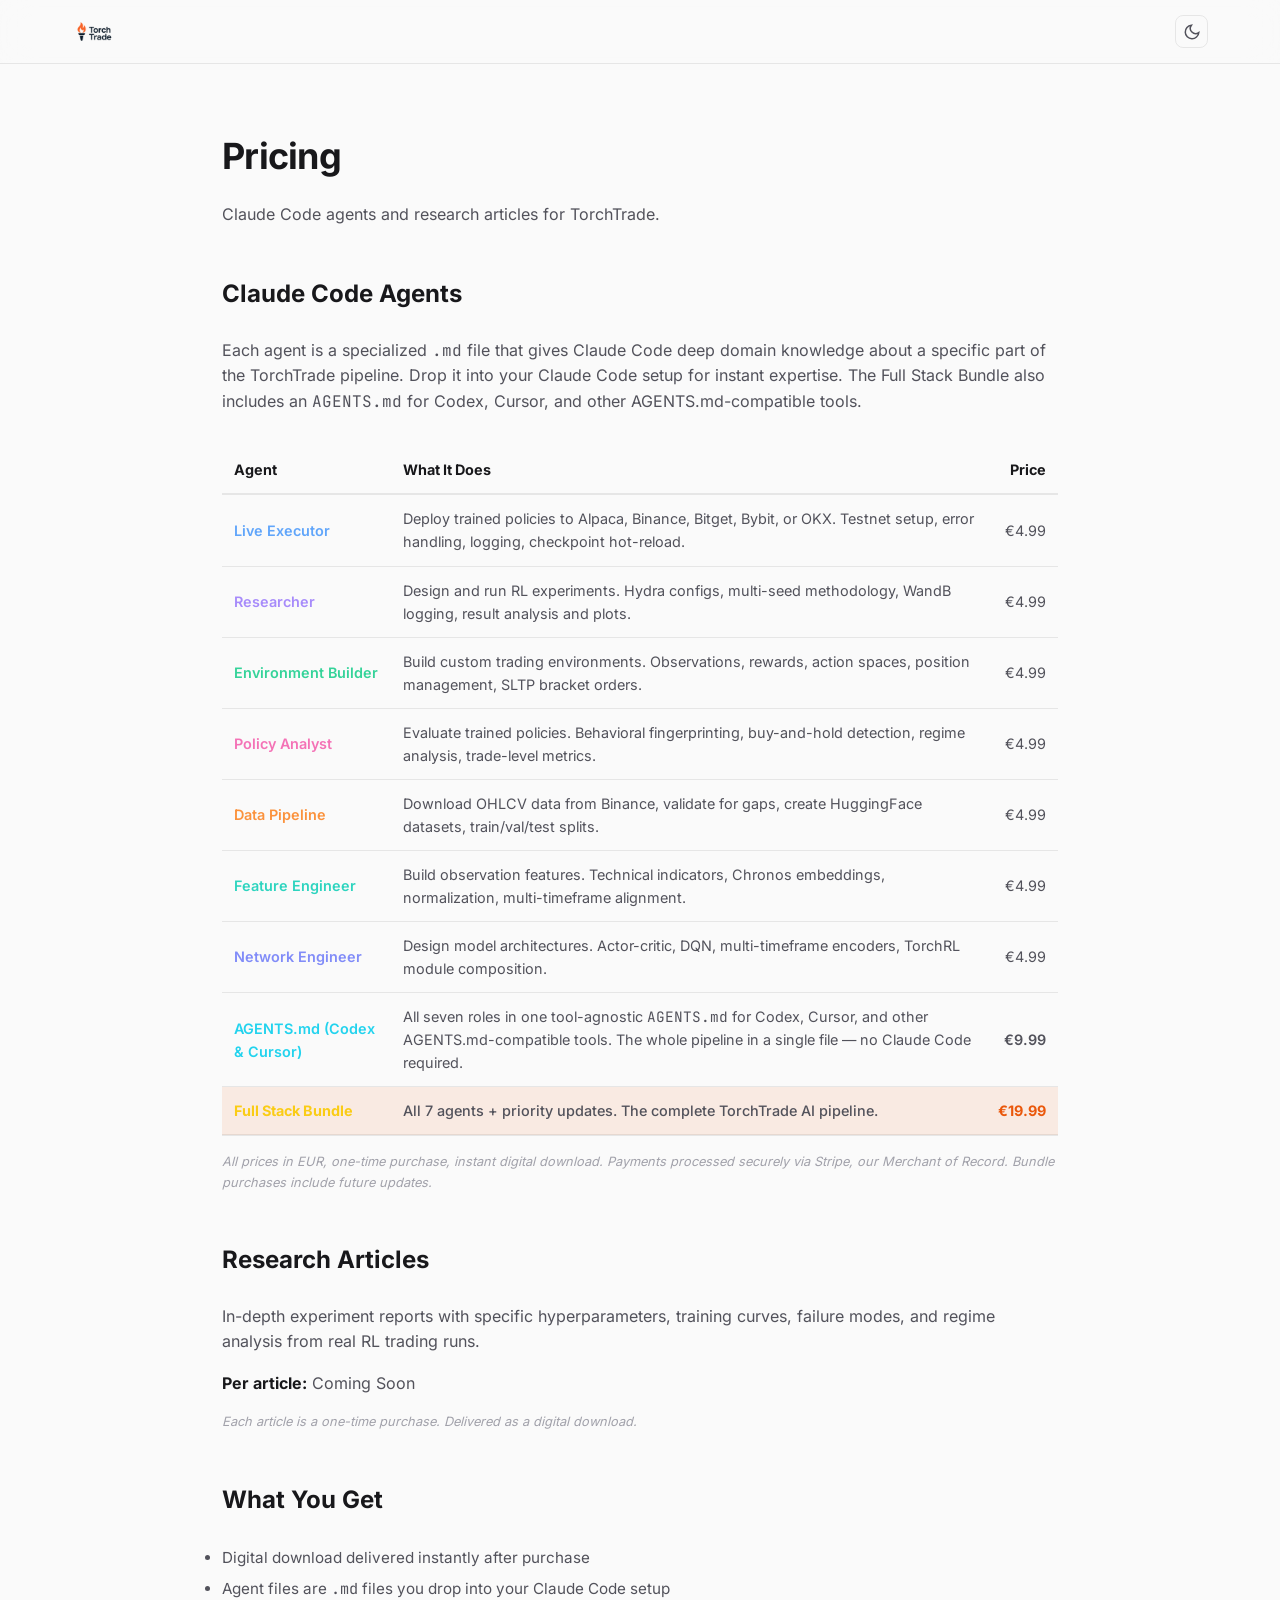
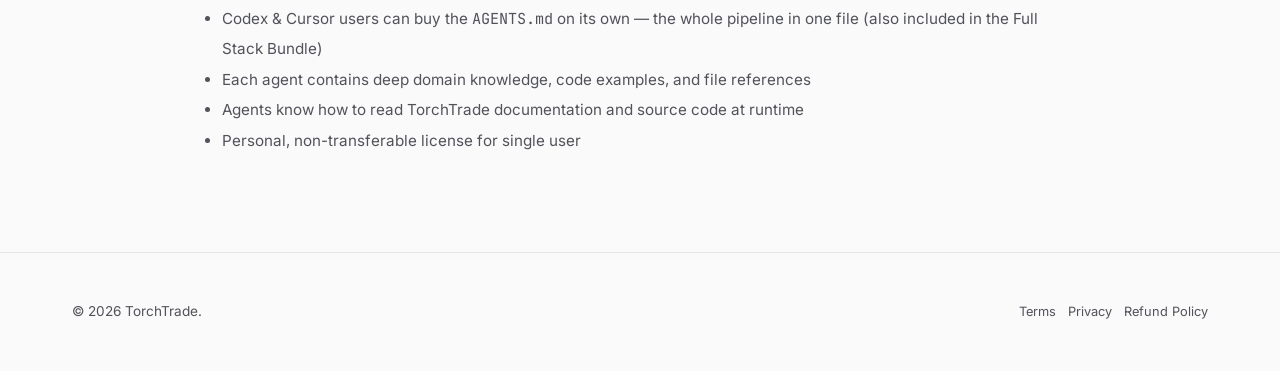
==== commit db5a186a: "Stripe launch: Paddle->Stripe legal pages + live prices - Swap payment processor references Paddle -" ====
--- a/pricing.html
+++ b/pricing.html
@@ -43,53 +43,53 @@
             <tr style="border-bottom: 1px solid var(--border);">
               <td style="padding: 0.75rem; font-weight: 600; color: var(--agent-blue);">Live Executor</td>
               <td style="padding: 0.75rem;">Deploy trained policies to Alpaca, Binance, Bitget, Bybit, or OKX. Testnet setup, error handling, logging, checkpoint hot-reload.</td>
-              <td style="padding: 0.75rem; text-align: right; white-space: nowrap;">Coming Soon</td>
+              <td style="padding: 0.75rem; text-align: right; white-space: nowrap;">€4.99</td>
             </tr>
             <tr style="border-bottom: 1px solid var(--border);">
               <td style="padding: 0.75rem; font-weight: 600; color: var(--agent-purple);">Researcher</td>
               <td style="padding: 0.75rem;">Design and run RL experiments. Hydra configs, multi-seed methodology, WandB logging, result analysis and plots.</td>
-              <td style="padding: 0.75rem; text-align: right; white-space: nowrap;">Coming Soon</td>
+              <td style="padding: 0.75rem; text-align: right; white-space: nowrap;">€4.99</td>
             </tr>
             <tr style="border-bottom: 1px solid var(--border);">
               <td style="padding: 0.75rem; font-weight: 600; color: var(--agent-green);">Environment Builder</td>
               <td style="padding: 0.75rem;">Build custom trading environments. Observations, rewards, action spaces, position management, SLTP bracket orders.</td>
-              <td style="padding: 0.75rem; text-align: right; white-space: nowrap;">Coming Soon</td>
+              <td style="padding: 0.75rem; text-align: right; white-space: nowrap;">€4.99</td>
             </tr>
             <tr style="border-bottom: 1px solid var(--border);">
               <td style="padding: 0.75rem; font-weight: 600; color: var(--agent-pink);">Policy Analyst</td>
               <td style="padding: 0.75rem;">Evaluate trained policies. Behavioral fingerprinting, buy-and-hold detection, regime analysis, trade-level metrics.</td>
-              <td style="padding: 0.75rem; text-align: right; white-space: nowrap;">Coming Soon</td>
+              <td style="padding: 0.75rem; text-align: right; white-space: nowrap;">€4.99</td>
             </tr>
             <tr style="border-bottom: 1px solid var(--border);">
               <td style="padding: 0.75rem; font-weight: 600; color: var(--agent-orange);">Data Pipeline</td>
               <td style="padding: 0.75rem;">Download OHLCV data from Binance, validate for gaps, create HuggingFace datasets, train/val/test splits.</td>
-              <td style="padding: 0.75rem; text-align: right; white-space: nowrap;">Coming Soon</td>
+              <td style="padding: 0.75rem; text-align: right; white-space: nowrap;">€4.99</td>
             </tr>
             <tr style="border-bottom: 1px solid var(--border);">
               <td style="padding: 0.75rem; font-weight: 600; color: var(--agent-teal);">Feature Engineer</td>
               <td style="padding: 0.75rem;">Build observation features. Technical indicators, Chronos embeddings, normalization, multi-timeframe alignment.</td>
-              <td style="padding: 0.75rem; text-align: right; white-space: nowrap;">Coming Soon</td>
+              <td style="padding: 0.75rem; text-align: right; white-space: nowrap;">€4.99</td>
             </tr>
             <tr style="border-bottom: 1px solid var(--border);">
               <td style="padding: 0.75rem; font-weight: 600; color: var(--agent-indigo);">Network Engineer</td>
               <td style="padding: 0.75rem;">Design model architectures. Actor-critic, DQN, multi-timeframe encoders, TorchRL module composition.</td>
-              <td style="padding: 0.75rem; text-align: right; white-space: nowrap;">Coming Soon</td>
+              <td style="padding: 0.75rem; text-align: right; white-space: nowrap;">€4.99</td>
             </tr>
             <tr style="border-bottom: 1px solid var(--border);">
               <td style="padding: 0.75rem; font-weight: 600; color: var(--agent-cyan);">AGENTS.md (Codex &amp; Cursor)</td>
               <td style="padding: 0.75rem;">All seven roles in one tool-agnostic <code>AGENTS.md</code> for Codex, Cursor, and other AGENTS.md-compatible tools. The whole pipeline in a single file — no Claude Code required.</td>
-              <td style="padding: 0.75rem; text-align: right; white-space: nowrap;">Coming Soon</td>
+              <td style="padding: 0.75rem; text-align: right; white-space: nowrap; font-weight: 600;">€9.99</td>
             </tr>
             <tr style="border-bottom: 2px solid var(--border); background: var(--accent-dim);">
               <td style="padding: 0.75rem; font-weight: 700; color: var(--agent-gold);">Full Stack Bundle</td>
               <td style="padding: 0.75rem; font-weight: 500;">All 7 agents + priority updates. The complete TorchTrade AI pipeline.</td>
-              <td style="padding: 0.75rem; text-align: right; white-space: nowrap; font-weight: 700;">Coming Soon</td>
+              <td style="padding: 0.75rem; text-align: right; white-space: nowrap; font-weight: 700; color: var(--accent);">€19.99</td>
             </tr>
           </tbody>
         </table>
       </div>
 
-      <p style="color: var(--text-tertiary); font-size: 0.8rem; margin-top: 1rem; font-style: italic;">Prices will be announced when agents launch. All payments processed securely via Paddle.</p>
+      <p style="color: var(--text-tertiary); font-size: 0.8rem; margin-top: 1rem; font-style: italic;">All prices in EUR, one-time purchase, instant digital download. Payments processed securely via Stripe, our Merchant of Record. Bundle purchases include future updates.</p>
 
       <h2 style="font-size: 1.5rem; margin-top: 3rem; margin-bottom: 1.5rem;">Research Articles</h2>
       <p style="color: var(--text-secondary); margin-bottom: 1rem;">In-depth experiment reports with specific hyperparameters, training curves, failure modes, and regime analysis from real RL trading runs.</p>
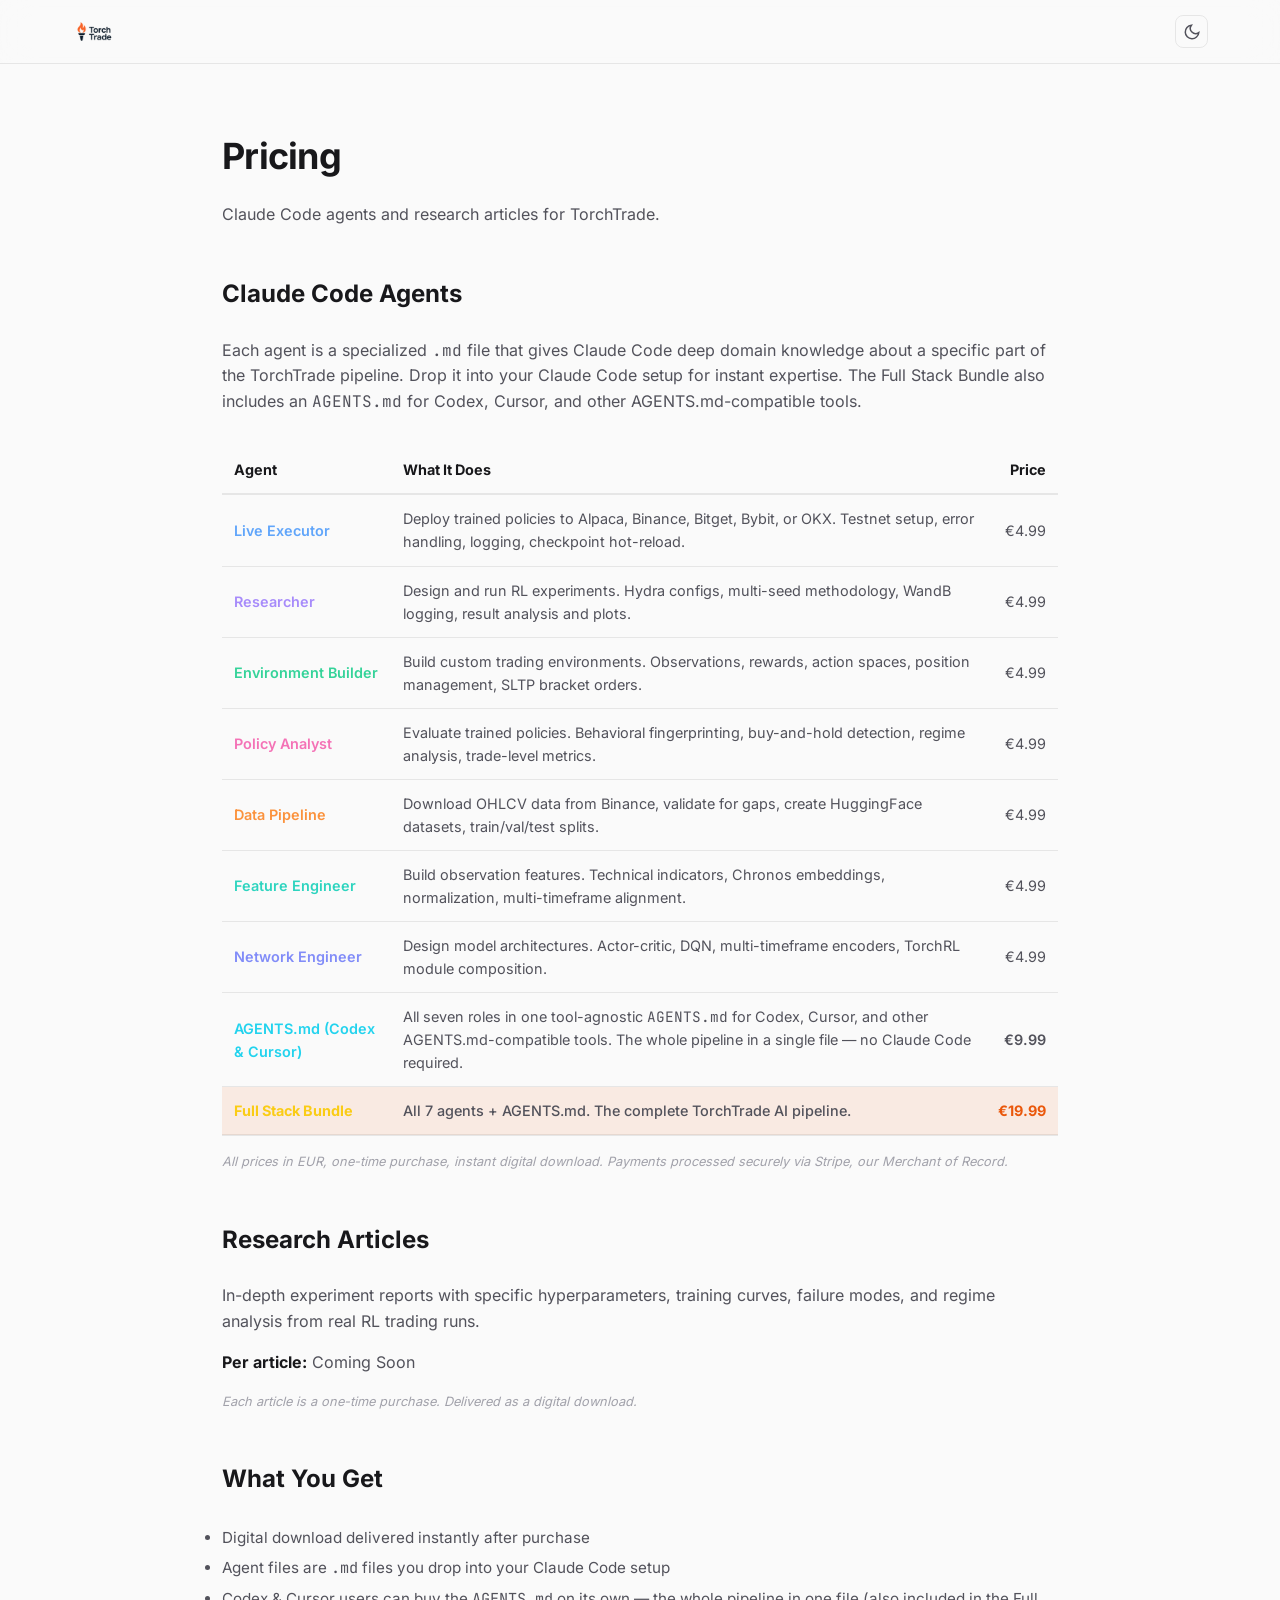
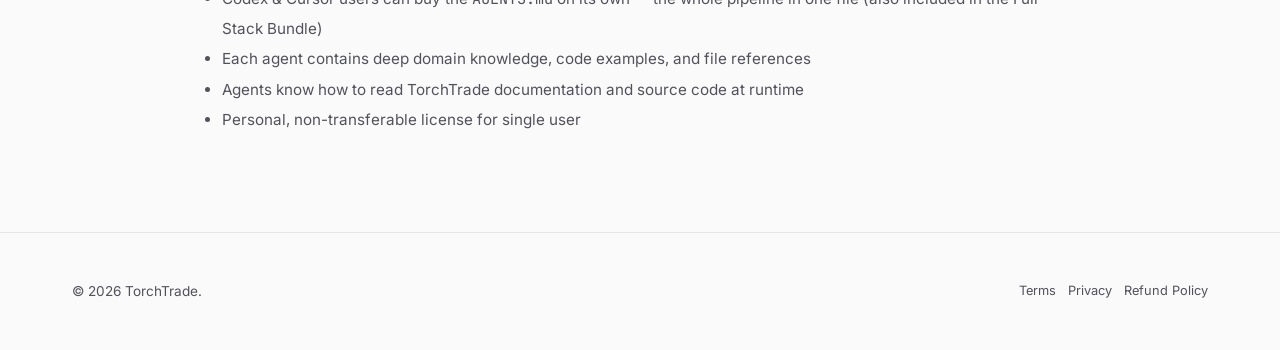
==== commit eda9ae33: "copy: remove 'updates included' promises (versions are separate purchases) Drop 'priority updates' f" ====
--- a/pricing.html
+++ b/pricing.html
@@ -82,14 +82,14 @@
             </tr>
             <tr style="border-bottom: 2px solid var(--border); background: var(--accent-dim);">
               <td style="padding: 0.75rem; font-weight: 700; color: var(--agent-gold);">Full Stack Bundle</td>
-              <td style="padding: 0.75rem; font-weight: 500;">All 7 agents + priority updates. The complete TorchTrade AI pipeline.</td>
+              <td style="padding: 0.75rem; font-weight: 500;">All 7 agents + AGENTS.md. The complete TorchTrade AI pipeline.</td>
               <td style="padding: 0.75rem; text-align: right; white-space: nowrap; font-weight: 700; color: var(--accent);">€19.99</td>
             </tr>
           </tbody>
         </table>
       </div>
 
-      <p style="color: var(--text-tertiary); font-size: 0.8rem; margin-top: 1rem; font-style: italic;">All prices in EUR, one-time purchase, instant digital download. Payments processed securely via Stripe, our Merchant of Record. Bundle purchases include future updates.</p>
+      <p style="color: var(--text-tertiary); font-size: 0.8rem; margin-top: 1rem; font-style: italic;">All prices in EUR, one-time purchase, instant digital download. Payments processed securely via Stripe, our Merchant of Record.</p>
 
       <h2 style="font-size: 1.5rem; margin-top: 3rem; margin-bottom: 1.5rem;">Research Articles</h2>
       <p style="color: var(--text-secondary); margin-bottom: 1rem;">In-depth experiment reports with specific hyperparameters, training curves, failure modes, and regime analysis from real RL trading runs.</p>
